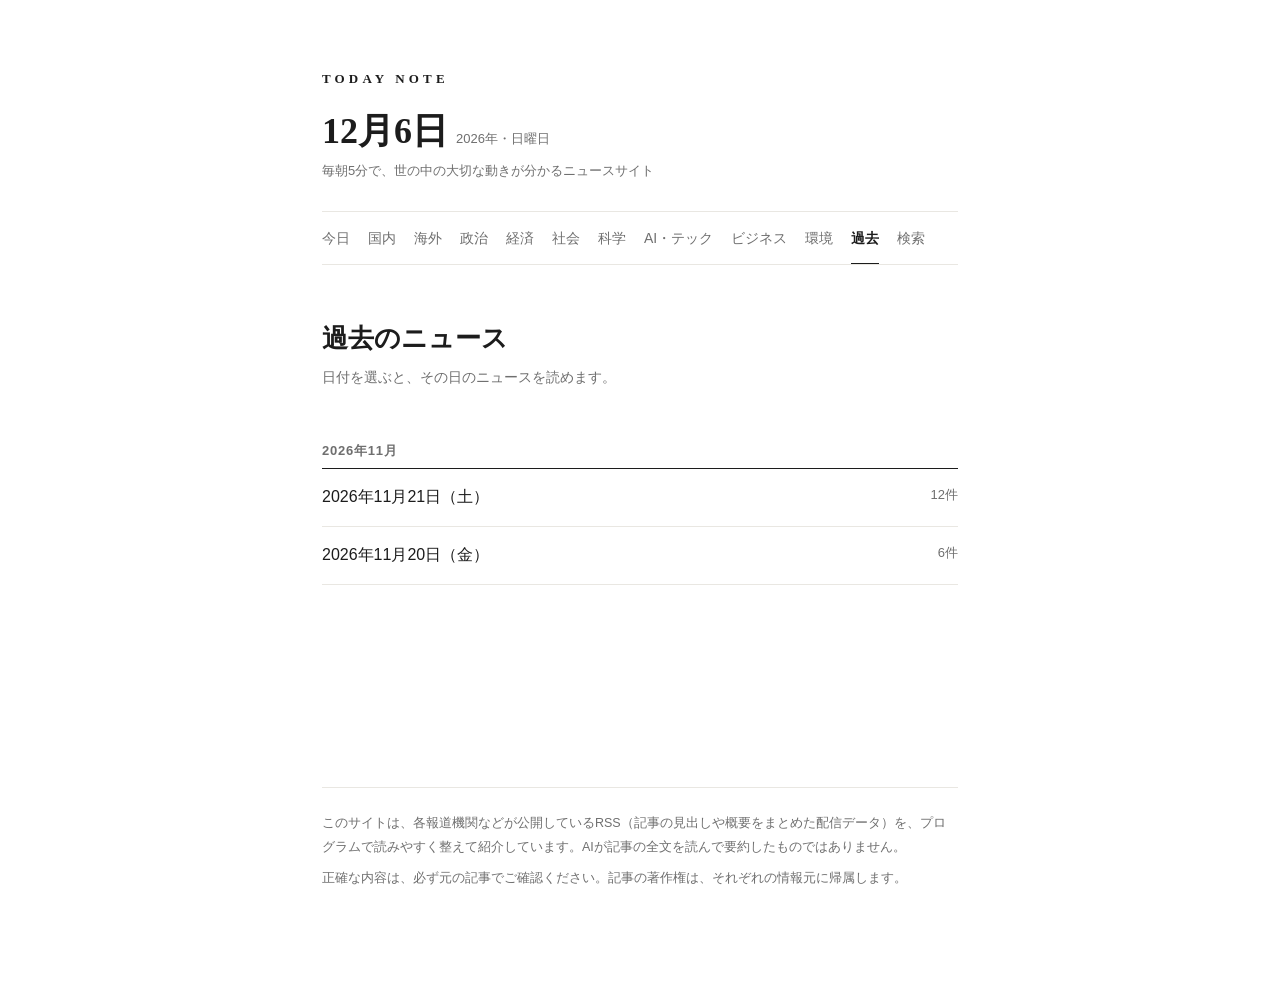
==== archive.html @ 6f282672 "Add files via upload" ====
<!doctype html>
<html lang="ja">
<head>
<meta charset="utf-8">
<meta name="viewport" content="width=device-width, initial-scale=1">
<title>過去のニュース | TODAY NOTE</title>
<meta name="description" content="毎朝5分で、世の中の大切な動きが分かるニュースサイト">
<meta name="theme-color" content="#ffffff">
<link rel="stylesheet" href="assets/style.css">
</head>
<body data-page="archive">
<div class="wrap">
<header id="site-header" class="site-header"></header>
<main id="main" class="main"><p class="status">読み込み中…</p></main>
<footer id="site-footer" class="site-footer"></footer>
</div>
<noscript><p class="status">このサイトを表示するには、JavaScript を有効にしてください。</p></noscript>
<script src="assets/app.js"></script>
</body>
</html>
---- assets/style.css ----
/* TODAY NOTE — style.css
   白を基調に、余白と文字の読みやすさを重視したデザインです。 */

:root {
  --ink: #1c1c1c;
  --text: #333333;
  --muted: #6f6f6f;
  --faint: #a3a3a3;
  --line: #e9e7e2;
  --soft: #faf9f6;
  --accent: #1f3a5f;
  --star: #9a7424;
  --sans: -apple-system, BlinkMacSystemFont, "Hiragino Kaku Gothic ProN", "Hiragino Sans",
    "Noto Sans JP", "Yu Gothic", "Meiryo", sans-serif;
  --serif: "Hiragino Mincho ProN", "Noto Serif JP", "Yu Mincho", "YuMincho", "Times New Roman", serif;
}

* {
  box-sizing: border-box;
}

html {
  -webkit-text-size-adjust: 100%;
}

body {
  margin: 0;
  background: #ffffff;
  color: var(--text);
  font-family: var(--sans);
  font-size: 16px;
  line-height: 1.8;
  -webkit-font-smoothing: antialiased;
}

a {
  color: inherit;
}

a:focus-visible,
input:focus-visible {
  outline: 2px solid var(--accent);
  outline-offset: 3px;
  border-radius: 2px;
}

.wrap {
  max-width: 700px;
  margin: 0 auto;
  padding: 0 22px 72px;
}

/* ---------- ヘッダー ---------- */

.site-header {
  padding-top: 44px;
}

.brand {
  display: inline-block;
  font-family: var(--serif);
  font-size: 13px;
  font-weight: 700;
  letter-spacing: 0.32em;
  color: var(--ink);
  text-decoration: none;
}

.today {
  margin: 14px 0 4px;
  color: var(--ink);
}

.today-main {
  font-family: var(--serif);
  font-size: 30px;
  font-weight: 700;
  line-height: 1.35;
}

.today-sub {
  margin-left: 8px;
  font-size: 13px;
  color: var(--muted);
}

.tagline {
  margin: 0;
  font-size: 13px;
  color: var(--muted);
}

.nav {
  display: flex;
  gap: 18px;
  margin-top: 28px;
  border-top: 1px solid var(--line);
  border-bottom: 1px solid var(--line);
  overflow-x: auto;
  white-space: nowrap;
  scrollbar-width: none;
  -webkit-overflow-scrolling: touch;
}

.nav::-webkit-scrollbar {
  display: none;
}

.nav a {
  flex: none;
  padding: 14px 0 12px;
  margin-bottom: -1px;
  font-size: 14px;
  color: var(--muted);
  text-decoration: none;
  border-bottom: 2px solid transparent;
}

.nav a:hover {
  color: var(--ink);
}

.nav a[aria-current="page"] {
  color: var(--ink);
  font-weight: 700;
  border-bottom-color: var(--ink);
}

/* ---------- 本文まわり ---------- */

.main {
  padding-top: 8px;
  min-height: 50vh;
}

.status {
  padding: 56px 0;
  text-align: center;
  font-size: 14px;
  color: var(--muted);
}

.notice {
  margin: 28px 0 0;
  padding: 12px 16px;
  background: var(--soft);
  border: 1px solid var(--line);
  border-radius: 6px;
  font-size: 13px;
  line-height: 1.7;
  color: var(--muted);
}

.updated {
  margin: 20px 0 0;
  font-size: 12.5px;
  color: var(--faint);
}

.section-title {
  margin: 56px 0 8px;
  font-size: 12px;
  font-weight: 700;
  letter-spacing: 0.2em;
  color: var(--muted);
}

.page-title {
  margin: 48px 0 8px;
  font-family: var(--serif);
  font-size: 26px;
  line-height: 1.4;
  color: var(--ink);
}

.page-lead {
  margin: 0 0 8px;
  font-size: 14px;
  color: var(--muted);
}

.day-heading {
  margin: 48px 0 0;
  padding-bottom: 6px;
  border-bottom: 1px solid var(--ink);
  font-size: 13px;
  font-weight: 700;
  letter-spacing: 0.06em;
  color: var(--muted);
}

/* ---------- ニュース1件 ---------- */

.item {
  padding: 30px 0;
  border-bottom: 1px solid var(--line);
}

.item:last-child {
  border-bottom: 0;
}

.item-meta {
  display: flex;
  flex-wrap: wrap;
  gap: 4px 10px;
  align-items: center;
  margin: 0 0 8px;
  font-size: 12.5px;
  letter-spacing: 0.04em;
  color: var(--muted);
}

.stars {
  color: var(--star);
  letter-spacing: 0.1em;
}

.stars.imp-1 {
  color: var(--faint);
}

.item-title {
  margin: 0 0 10px;
  font-size: 18px;
  font-weight: 700;
  line-height: 1.55;
  color: var(--ink);
}

.item-title a {
  text-decoration: none;
}

.item-title a:hover {
  text-decoration: underline;
  text-underline-offset: 3px;
}

.item-summary {
  margin: 0;
  font-size: 15.5px;
  line-height: 1.95;
}

.background {
  margin: 16px 0 0;
  padding-left: 14px;
  border-left: 2px solid var(--line);
  font-size: 14.5px;
  line-height: 1.85;
  color: #555555;
}

.background-label {
  display: block;
  margin-bottom: 2px;
  font-size: 12px;
  font-weight: 700;
  letter-spacing: 0.08em;
  color: var(--muted);
}

.background p {
  margin: 0;
}

.item-foot {
  display: flex;
  flex-wrap: wrap;
  gap: 4px 14px;
  margin: 14px 0 0;
  font-size: 12.5px;
  color: var(--muted);
}

.item-foot .read {
  font-weight: 700;
  color: var(--accent);
  text-decoration: none;
}

.item-foot .read:hover {
  text-decoration: underline;
  text-underline-offset: 3px;
}

.also a {
  color: var(--muted);
}

/* ---------- 今日の重要ニュース（大きめの表示） ---------- */

.lead-list {
  border-top: 1px solid var(--ink);
}

.lead {
  padding: 32px 0 36px;
}

.lead .item-title {
  font-family: var(--serif);
  font-size: 22px;
  line-height: 1.5;
}

.lead .item-summary {
  font-size: 16px;
}

.lead-no {
  font-family: var(--serif);
  font-size: 14px;
  color: var(--faint);
}

/* ---------- 過去のニュース ---------- */

.date-list {
  margin: 0;
  padding: 0;
  list-style: none;
}

.date-list li {
  border-bottom: 1px solid var(--line);
}

.date-list a {
  display: flex;
  justify-content: space-between;
  padding: 14px 0;
  color: var(--ink);
  text-decoration: none;
}

.date-list a:hover {
  text-decoration: underline;
  text-underline-offset: 3px;
}

.date-list .count {
  font-size: 13px;
  color: var(--muted);
}

.day-nav {
  display: flex;
  justify-content: space-between;
  gap: 16px;
  margin-top: 40px;
  padding-top: 20px;
  border-top: 1px solid var(--line);
  font-size: 14px;
}

.day-nav a {
  color: var(--accent);
  text-decoration: none;
}

.day-nav a:hover {
  text-decoration: underline;
  text-underline-offset: 3px;
}

.more {
  margin: 24px 0 0;
  font-size: 14px;
}

.more a {
  color: var(--accent);
  text-decoration: none;
  font-weight: 700;
}

.more a:hover {
  text-decoration: underline;
  text-underline-offset: 3px;
}

/* ---------- 検索 ---------- */

.search-box {
  margin: 24px 0 8px;
}

.search-box input {
  width: 100%;
  padding: 14px 16px;
  font: inherit;
  font-size: 16px;
  color: var(--ink);
  background: #ffffff;
  border: 1px solid #cfcdc7;
  border-radius: 6px;
}

.search-count {
  margin: 20px 0 0;
  font-size: 13px;
  color: var(--muted);
}

/* ---------- フッター ---------- */

.site-footer {
  margin-top: 72px;
  padding-top: 24px;
  border-top: 1px solid var(--line);
  font-size: 12.5px;
  line-height: 1.9;
  color: var(--muted);
}

.site-footer p {
  margin: 0 0 8px;
}

/* ---------- 広い画面 ---------- */

@media (min-width: 640px) {
  .wrap {
    padding: 0 32px 96px;
  }

  .site-header {
    padding-top: 64px;
  }

  .today-main {
    font-size: 36px;
  }

  .item-title {
    font-size: 19px;
  }

  .lead .item-title {
    font-size: 25px;
  }

  .item-summary {
    font-size: 16px;
  }
}
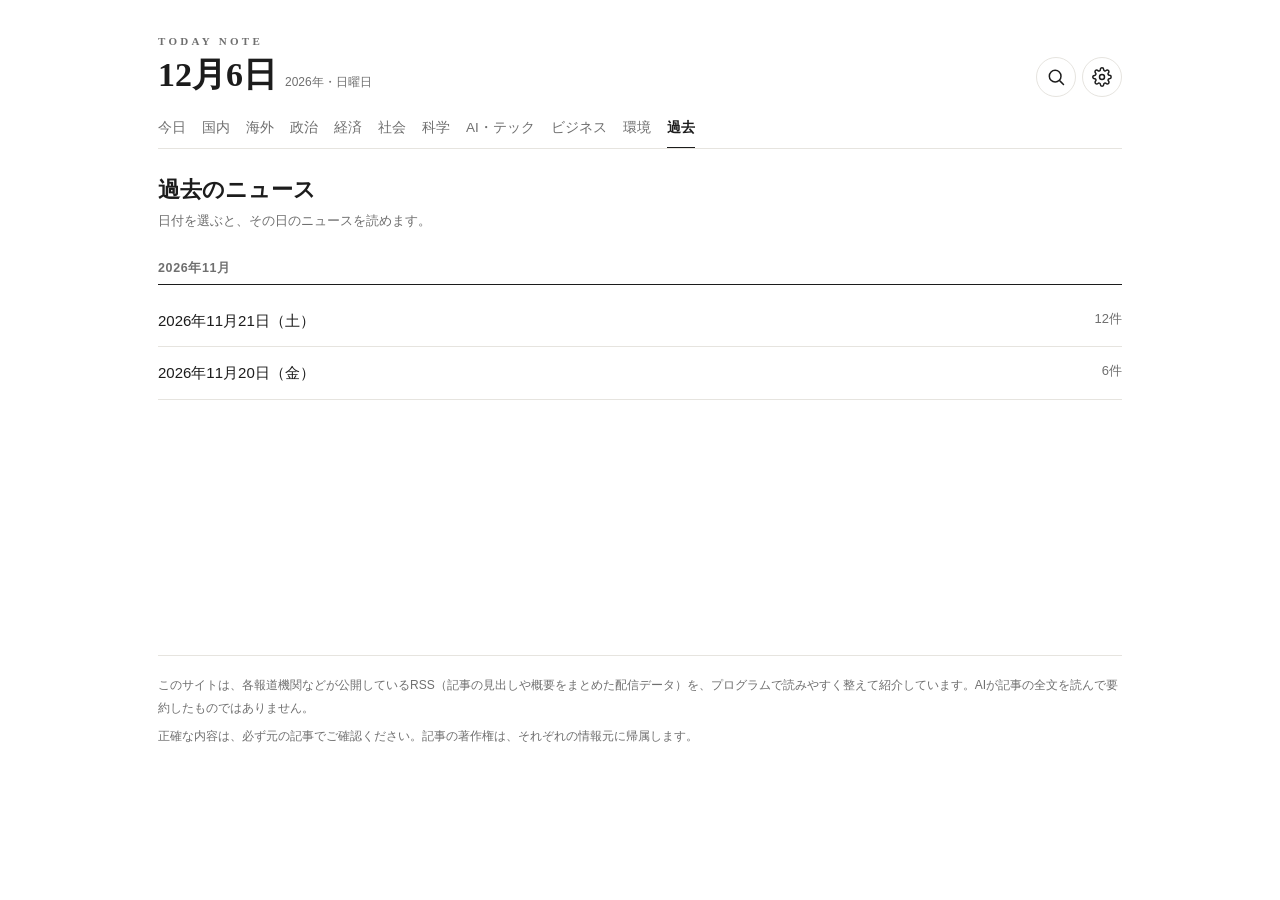
==== commit 4cf3eee6: "Add files via upload" ====
--- a/archive.html
+++ b/archive.html
@@ -6,7 +6,7 @@
 <title>過去のニュース | TODAY NOTE</title>
 <meta name="description" content="毎朝5分で、世の中の大切な動きが分かるニュースサイト">
 <meta name="theme-color" content="#ffffff">
-<link rel="stylesheet" href="assets/style.css">
+<link rel="stylesheet" href="assets/style.css?v=20261122">
 </head>
 <body data-page="archive">
 <div class="wrap">
@@ -15,6 +15,6 @@
 <footer id="site-footer" class="site-footer"></footer>
 </div>
 <noscript><p class="status">このサイトを表示するには、JavaScript を有効にしてください。</p></noscript>
-<script src="assets/app.js"></script>
+<script src="assets/app.js?v=20261122"></script>
 </body>
 </html>
--- a/assets/style.css
+++ b/assets/style.css
@@ -1,100 +1,129 @@
 /* TODAY NOTE — style.css
-   白を基調に、余白と文字の読みやすさを重視したデザインです。 */
+   白基調。1画面にたくさん見られるよう、コンパクトなカード型にしています。 */
 
 :root {
   --ink: #1c1c1c;
   --text: #333333;
   --muted: #6f6f6f;
   --faint: #a3a3a3;
-  --line: #e9e7e2;
-  --soft: #faf9f6;
+  --line: #e6e4df;
+  --soft: #f4f3ef;
   --accent: #1f3a5f;
   --star: #9a7424;
+  --scale: 1;
   --sans: -apple-system, BlinkMacSystemFont, "Hiragino Kaku Gothic ProN", "Hiragino Sans",
     "Noto Sans JP", "Yu Gothic", "Meiryo", sans-serif;
   --serif: "Hiragino Mincho ProN", "Noto Serif JP", "Yu Mincho", "YuMincho", "Times New Roman", serif;
 }
 
-* {
-  box-sizing: border-box;
-}
-
-html {
-  -webkit-text-size-adjust: 100%;
-}
+/* 文字サイズの設定（右上の歯車から切り替え） */
+html[data-size="s"] { --scale: 0.92; }
+html[data-size="l"] { --scale: 1.14; }
+
+* { box-sizing: border-box; }
+
+html { -webkit-text-size-adjust: 100%; }
 
 body {
   margin: 0;
   background: #ffffff;
   color: var(--text);
   font-family: var(--sans);
-  font-size: 16px;
-  line-height: 1.8;
+  font-size: calc(15px * var(--scale));
+  line-height: 1.7;
   -webkit-font-smoothing: antialiased;
 }
 
-a {
-  color: inherit;
-}
+a { color: inherit; }
 
 a:focus-visible,
+button:focus-visible,
 input:focus-visible {
   outline: 2px solid var(--accent);
-  outline-offset: 3px;
-  border-radius: 2px;
+  outline-offset: 2px;
+  border-radius: 3px;
 }
 
 .wrap {
-  max-width: 700px;
+  max-width: 1020px;
   margin: 0 auto;
-  padding: 0 22px 72px;
+  padding: 0 14px 64px;
 }
 
 /* ---------- ヘッダー ---------- */
 
-.site-header {
-  padding-top: 44px;
+.site-header { padding-top: 18px; }
+
+.head-row {
+  display: flex;
+  align-items: flex-end;
+  justify-content: space-between;
+  gap: 12px;
 }
 
 .brand {
-  display: inline-block;
+  display: block;
   font-family: var(--serif);
-  font-size: 13px;
-  font-weight: 700;
-  letter-spacing: 0.32em;
-  color: var(--ink);
+  font-size: 11px;
+  font-weight: 700;
+  letter-spacing: 0.3em;
+  color: var(--muted);
   text-decoration: none;
 }
 
-.today {
-  margin: 14px 0 4px;
-  color: var(--ink);
-}
+.today { margin: 2px 0 0; color: var(--ink); line-height: 1.3; }
 
 .today-main {
   font-family: var(--serif);
-  font-size: 30px;
-  font-weight: 700;
-  line-height: 1.35;
+  font-size: 28px;
+  font-weight: 700;
 }
 
 .today-sub {
   margin-left: 8px;
-  font-size: 13px;
-  color: var(--muted);
-}
-
-.tagline {
-  margin: 0;
-  font-size: 13px;
-  color: var(--muted);
+  font-size: 12px;
+  color: var(--muted);
+}
+
+.icons { display: flex; gap: 6px; }
+
+.icon-btn {
+  display: inline-flex;
+  align-items: center;
+  justify-content: center;
+  width: 40px;
+  height: 40px;
+  padding: 0;
+  color: var(--ink);
+  background: #ffffff;
+  border: 1px solid var(--line);
+  border-radius: 50%;
+  cursor: pointer;
+}
+
+.icon-btn:hover { background: var(--soft); }
+
+.icon-btn[aria-current="page"],
+.icon-btn[aria-expanded="true"] {
+  background: var(--ink);
+  color: #ffffff;
+  border-color: var(--ink);
+}
+
+.icon-btn svg {
+  width: 20px;
+  height: 20px;
+  fill: none;
+  stroke: currentColor;
+  stroke-width: 1.8;
+  stroke-linecap: round;
+  stroke-linejoin: round;
 }
 
 .nav {
   display: flex;
-  gap: 18px;
-  margin-top: 28px;
-  border-top: 1px solid var(--line);
+  gap: 16px;
+  margin-top: 12px;
   border-bottom: 1px solid var(--line);
   overflow-x: auto;
   white-space: nowrap;
@@ -102,23 +131,19 @@
   -webkit-overflow-scrolling: touch;
 }
 
-.nav::-webkit-scrollbar {
-  display: none;
-}
+.nav::-webkit-scrollbar { display: none; }
 
 .nav a {
   flex: none;
-  padding: 14px 0 12px;
+  padding: 8px 0 7px;
   margin-bottom: -1px;
-  font-size: 14px;
+  font-size: 13.5px;
   color: var(--muted);
   text-decoration: none;
   border-bottom: 2px solid transparent;
 }
 
-.nav a:hover {
-  color: var(--ink);
-}
+.nav a:hover { color: var(--ink); }
 
 .nav a[aria-current="page"] {
   color: var(--ink);
@@ -126,323 +151,345 @@
   border-bottom-color: var(--ink);
 }
 
+/* ---------- 設定パネル ---------- */
+
+.settings {
+  margin-top: 12px;
+  padding: 14px 16px;
+  background: var(--soft);
+  border-radius: 8px;
+  font-size: 13px;
+}
+
+.settings[hidden] { display: none; }
+
+.setting-row {
+  display: flex;
+  flex-wrap: wrap;
+  align-items: center;
+  gap: 8px 12px;
+  padding: 4px 0;
+}
+
+.setting-label { min-width: 6em; color: var(--muted); }
+
+.seg { display: inline-flex; border: 1px solid #cfcdc7; border-radius: 6px; overflow: hidden; }
+
+.seg button {
+  padding: 6px 14px;
+  font: inherit;
+  color: var(--text);
+  background: #ffffff;
+  border: 0;
+  border-right: 1px solid #cfcdc7;
+  cursor: pointer;
+}
+
+.seg button:last-child { border-right: 0; }
+
+.seg button[aria-pressed="true"] {
+  background: var(--ink);
+  color: #ffffff;
+}
+
 /* ---------- 本文まわり ---------- */
 
-.main {
-  padding-top: 8px;
-  min-height: 50vh;
-}
+.main { padding-top: 4px; min-height: 50vh; }
 
 .status {
-  padding: 56px 0;
+  padding: 48px 0;
   text-align: center;
   font-size: 14px;
   color: var(--muted);
 }
 
 .notice {
-  margin: 28px 0 0;
-  padding: 12px 16px;
+  margin: 14px 0 0;
+  padding: 10px 14px;
   background: var(--soft);
+  border-radius: 6px;
+  font-size: 12.5px;
+  line-height: 1.7;
+  color: var(--muted);
+}
+
+.updated { margin: 12px 0 0; font-size: 12px; color: var(--faint); }
+
+.section-title {
+  margin: 24px 0 10px;
+  font-size: 12px;
+  font-weight: 700;
+  letter-spacing: 0.18em;
+  color: var(--muted);
+}
+
+.page-title {
+  margin: 22px 0 4px;
+  font-family: var(--serif);
+  font-size: 22px;
+  line-height: 1.4;
+  color: var(--ink);
+}
+
+.page-lead { margin: 0 0 4px; font-size: 13px; color: var(--muted); }
+
+.day-heading {
+  margin: 26px 0 10px;
+  padding-bottom: 5px;
+  border-bottom: 1px solid var(--ink);
+  font-size: 12.5px;
+  font-weight: 700;
+  letter-spacing: 0.05em;
+  color: var(--muted);
+}
+
+/* ---------- ニュースのカード ---------- */
+
+.items {
+  display: grid;
+  grid-template-columns: minmax(0, 1fr);
+  gap: 10px;
+  align-items: start;
+}
+
+.card {
+  min-width: 0;
+  display: flex;
+  gap: 12px;
+  padding: 12px;
+  background: #ffffff;
   border: 1px solid var(--line);
-  border-radius: 6px;
+  border-radius: 10px;
+  cursor: pointer;
+}
+
+.card:hover { border-color: #cfcdc7; }
+
+/* 画像（ないとき・読み込めないときは、カテゴリの代わり画像） */
+.thumb {
+  position: relative;
+  flex: none;
+  display: flex;
+  align-items: center;
+  justify-content: center;
+  width: 76px;
+  height: 76px;
+  overflow: hidden;
+  border-radius: 8px;
+  background: var(--soft);
+  color: var(--muted);
+  font-family: var(--serif);
+  font-size: 12px;
+  font-weight: 700;
+  letter-spacing: 0.06em;
+  text-align: center;
+  line-height: 1.4;
+}
+
+.thumb img {
+  position: absolute;
+  inset: 0;
+  width: 100%;
+  height: 100%;
+  object-fit: cover;
+}
+
+html[data-images="off"] .thumb { display: none; }
+
+.cat-domestic .thumb, .thumb.cat-domestic { background: #eef1f4; color: #4d5b6b; }
+.cat-world .thumb, .thumb.cat-world { background: #e9f0f3; color: #3f6070; }
+.cat-politics .thumb, .thumb.cat-politics { background: #f1eeea; color: #6b5a47; }
+.cat-economy .thumb, .thumb.cat-economy { background: #eef1e9; color: #54643f; }
+.cat-society .thumb, .thumb.cat-society { background: #f2ecee; color: #6e4d58; }
+.cat-science .thumb, .thumb.cat-science { background: #ebeff4; color: #46587a; }
+.cat-tech .thumb, .thumb.cat-tech { background: #ecebf4; color: #55507a; }
+.cat-business .thumb, .thumb.cat-business { background: #f3efe6; color: #75602f; }
+.cat-environment .thumb, .thumb.cat-environment { background: #e8f1ec; color: #3f6a52; }
+
+.body { flex: 1; min-width: 0; }
+
+.row {
+  display: flex;
+  align-items: flex-start;
+  justify-content: space-between;
+  gap: 8px;
+}
+
+.meta {
+  margin: 0;
+  min-width: 0;
+  overflow: hidden;
+  white-space: nowrap;
+  text-overflow: ellipsis;
+  font-size: 11.5px;
+  line-height: 1.6;
+  color: var(--muted);
+}
+
+.stars {
+  flex: none;
+  font-size: 11.5px;
+  line-height: 1.6;
+  letter-spacing: 0.08em;
+  color: var(--star);
+}
+
+.stars.imp-1 { color: var(--faint); }
+
+.title {
+  margin: 2px 0 4px;
+  font-size: 15.5px;
+  font-weight: 700;
+  line-height: 1.5;
+  color: var(--ink);
+}
+
+.title-btn {
+  display: block;
+  width: 100%;
+  margin: 0;
+  padding: 0;
+  font: inherit;
+  text-align: left;
+  color: inherit;
+  background: none;
+  border: 0;
+  cursor: pointer;
+}
+
+.summary {
+  margin: 0;
   font-size: 13px;
   line-height: 1.7;
-  color: var(--muted);
-}
-
-.updated {
-  margin: 20px 0 0;
-  font-size: 12.5px;
-  color: var(--faint);
-}
-
-.section-title {
-  margin: 56px 0 8px;
+  display: -webkit-box;
+  -webkit-line-clamp: 2;
+  -webkit-box-orient: vertical;
+  overflow: hidden;
+}
+
+.bg {
+  margin: 8px 0 0;
+  padding: 4px 8px;
+  background: var(--soft);
+  border-radius: 4px;
   font-size: 12px;
-  font-weight: 700;
-  letter-spacing: 0.2em;
-  color: var(--muted);
-}
-
-.page-title {
-  margin: 48px 0 8px;
-  font-family: var(--serif);
-  font-size: 26px;
-  line-height: 1.4;
-  color: var(--ink);
-}
-
-.page-lead {
-  margin: 0 0 8px;
-  font-size: 14px;
-  color: var(--muted);
-}
-
-.day-heading {
-  margin: 48px 0 0;
-  padding-bottom: 6px;
-  border-bottom: 1px solid var(--ink);
-  font-size: 13px;
-  font-weight: 700;
-  letter-spacing: 0.06em;
-  color: var(--muted);
-}
-
-/* ---------- ニュース1件 ---------- */
-
-.item {
-  padding: 30px 0;
-  border-bottom: 1px solid var(--line);
-}
-
-.item:last-child {
-  border-bottom: 0;
-}
-
-.item-meta {
-  display: flex;
-  flex-wrap: wrap;
-  gap: 4px 10px;
-  align-items: center;
-  margin: 0 0 8px;
-  font-size: 12.5px;
-  letter-spacing: 0.04em;
-  color: var(--muted);
-}
-
-.stars {
-  color: var(--star);
-  letter-spacing: 0.1em;
-}
-
-.stars.imp-1 {
-  color: var(--faint);
-}
-
-.item-title {
-  margin: 0 0 10px;
-  font-size: 18px;
-  font-weight: 700;
-  line-height: 1.55;
-  color: var(--ink);
-}
-
-.item-title a {
-  text-decoration: none;
-}
-
-.item-title a:hover {
-  text-decoration: underline;
-  text-underline-offset: 3px;
-}
-
-.item-summary {
-  margin: 0;
-  font-size: 15.5px;
-  line-height: 1.95;
-}
-
-.background {
-  margin: 16px 0 0;
-  padding-left: 14px;
-  border-left: 2px solid var(--line);
-  font-size: 14.5px;
-  line-height: 1.85;
+  line-height: 1.6;
   color: #555555;
-}
-
-.background-label {
-  display: block;
-  margin-bottom: 2px;
-  font-size: 12px;
-  font-weight: 700;
-  letter-spacing: 0.08em;
-  color: var(--muted);
-}
-
-.background p {
-  margin: 0;
-}
-
-.item-foot {
-  display: flex;
-  flex-wrap: wrap;
-  gap: 4px 14px;
-  margin: 14px 0 0;
-  font-size: 12.5px;
-  color: var(--muted);
-}
-
-.item-foot .read {
+  overflow: hidden;
+  white-space: nowrap;
+  text-overflow: ellipsis;
+}
+
+.bg-label { margin-right: 6px; font-weight: 700; color: var(--muted); }
+
+.detail { display: none; margin-top: 10px; font-size: 12.5px; color: var(--muted); }
+
+.detail p { margin: 0 0 4px; }
+
+.read {
   font-weight: 700;
   color: var(--accent);
   text-decoration: none;
 }
 
-.item-foot .read:hover {
-  text-decoration: underline;
-  text-underline-offset: 3px;
-}
-
-.also a {
-  color: var(--muted);
-}
-
-/* ---------- 今日の重要ニュース（大きめの表示） ---------- */
-
-.lead-list {
-  border-top: 1px solid var(--ink);
-}
-
-.lead {
-  padding: 32px 0 36px;
-}
-
-.lead .item-title {
-  font-family: var(--serif);
-  font-size: 22px;
-  line-height: 1.5;
-}
-
-.lead .item-summary {
-  font-size: 16px;
-}
-
-.lead-no {
-  font-family: var(--serif);
-  font-size: 14px;
-  color: var(--faint);
-}
+.read:hover { text-decoration: underline; text-underline-offset: 3px; }
+
+.also a { color: var(--muted); }
+
+/* タップして開いたとき */
+.card.open .summary { display: block; -webkit-line-clamp: unset; }
+.card.open .bg { white-space: normal; }
+.card.open .detail { display: block; }
+.card.open .meta { white-space: normal; }
 
 /* ---------- 過去のニュース ---------- */
 
-.date-list {
-  margin: 0;
-  padding: 0;
-  list-style: none;
-}
-
-.date-list li {
-  border-bottom: 1px solid var(--line);
-}
+.date-list { margin: 0; padding: 0; list-style: none; }
+.date-list li { border-bottom: 1px solid var(--line); }
 
 .date-list a {
   display: flex;
   justify-content: space-between;
-  padding: 14px 0;
+  padding: 13px 0;
   color: var(--ink);
   text-decoration: none;
 }
 
-.date-list a:hover {
-  text-decoration: underline;
-  text-underline-offset: 3px;
-}
-
-.date-list .count {
-  font-size: 13px;
-  color: var(--muted);
-}
+.date-list a:hover { text-decoration: underline; text-underline-offset: 3px; }
+.date-list .count { font-size: 13px; color: var(--muted); }
 
 .day-nav {
   display: flex;
   justify-content: space-between;
   gap: 16px;
-  margin-top: 40px;
-  padding-top: 20px;
+  margin-top: 28px;
+  padding-top: 16px;
   border-top: 1px solid var(--line);
   font-size: 14px;
 }
 
-.day-nav a {
-  color: var(--accent);
-  text-decoration: none;
-}
-
-.day-nav a:hover {
-  text-decoration: underline;
-  text-underline-offset: 3px;
-}
-
-.more {
-  margin: 24px 0 0;
-  font-size: 14px;
-}
-
-.more a {
-  color: var(--accent);
-  text-decoration: none;
-  font-weight: 700;
-}
-
-.more a:hover {
-  text-decoration: underline;
-  text-underline-offset: 3px;
-}
+.day-nav a, .more a { color: var(--accent); text-decoration: none; }
+.day-nav a:hover, .more a:hover { text-decoration: underline; text-underline-offset: 3px; }
+
+.more { margin: 20px 0 0; font-size: 14px; font-weight: 700; }
 
 /* ---------- 検索 ---------- */
 
-.search-box {
-  margin: 24px 0 8px;
-}
+.search-box { margin: 16px 0 8px; }
 
 .search-box input {
   width: 100%;
-  padding: 14px 16px;
+  padding: 12px 14px;
   font: inherit;
   font-size: 16px;
   color: var(--ink);
   background: #ffffff;
   border: 1px solid #cfcdc7;
-  border-radius: 6px;
-}
-
-.search-count {
-  margin: 20px 0 0;
-  font-size: 13px;
-  color: var(--muted);
-}
+  border-radius: 8px;
+}
+
+.chips { display: flex; flex-wrap: wrap; gap: 6px; margin: 8px 0 4px; }
+
+.chip {
+  padding: 5px 12px;
+  font: inherit;
+  font-size: 12.5px;
+  color: var(--muted);
+  background: #ffffff;
+  border: 1px solid var(--line);
+  border-radius: 999px;
+  cursor: pointer;
+}
+
+.chip[aria-pressed="true"] {
+  color: #ffffff;
+  background: var(--ink);
+  border-color: var(--ink);
+}
+
+.search-count { margin: 14px 0 10px; font-size: 13px; color: var(--muted); }
 
 /* ---------- フッター ---------- */
 
 .site-footer {
-  margin-top: 72px;
-  padding-top: 24px;
+  margin-top: 56px;
+  padding-top: 18px;
   border-top: 1px solid var(--line);
-  font-size: 12.5px;
+  font-size: 12px;
   line-height: 1.9;
   color: var(--muted);
 }
 
-.site-footer p {
-  margin: 0 0 8px;
-}
-
-/* ---------- 広い画面 ---------- */
-
-@media (min-width: 640px) {
-  .wrap {
-    padding: 0 32px 96px;
-  }
-
-  .site-header {
-    padding-top: 64px;
-  }
-
-  .today-main {
-    font-size: 36px;
-  }
-
-  .item-title {
-    font-size: 19px;
-  }
-
-  .lead .item-title {
-    font-size: 25px;
-  }
-
-  .item-summary {
-    font-size: 16px;
-  }
-}
+.site-footer p { margin: 0 0 6px; }
+
+/* ---------- 広い画面（PC）：2列に並べる ---------- */
+
+@media (min-width: 760px) {
+  .wrap { padding: 0 28px 80px; }
+  .site-header { padding-top: 32px; }
+  .today-main { font-size: 34px; }
+  .items { grid-template-columns: repeat(2, minmax(0, 1fr)); gap: 14px; }
+  .thumb { width: 88px; height: 88px; }
+  .title { font-size: 16px; }
+  .summary { font-size: 13.5px; }
+}
